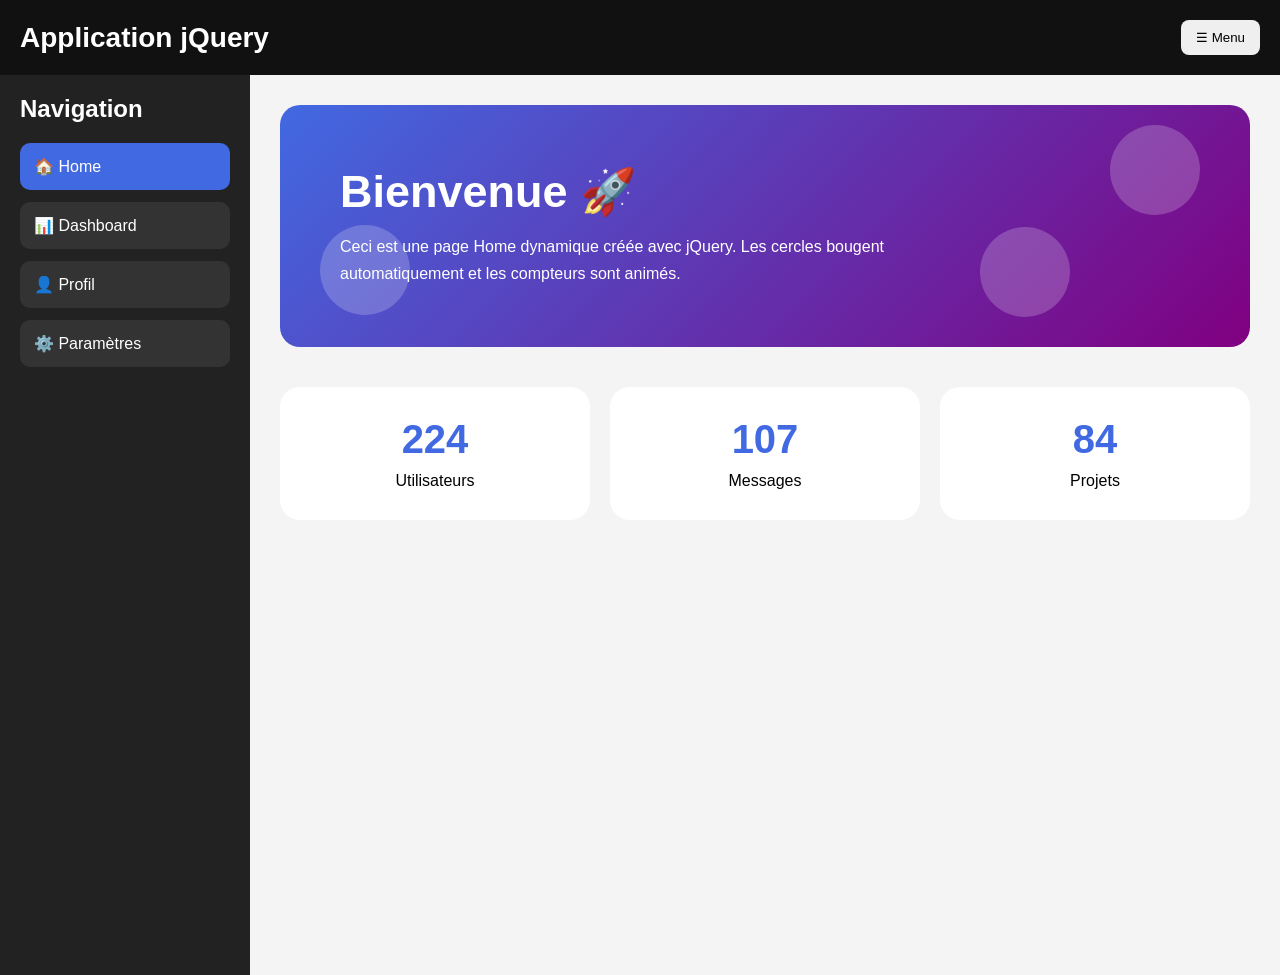
==== Toufik-Robin/index.html @ 617d2bd2 "jQuery OP" ====
<!doctype html>
<html lang="fr">
  <head>
    <meta charset="UTF-8" />
    <meta name="viewport" content="width=device-width, initial-scale=1.0" />
    <link rel="stylesheet" href="style.css" />
    <script src="https://ajax.googleapis.com/ajax/libs/jquery/3.7.1/jquery.min.js"></script>
    <title>Navbar + Home Dynamique</title>
  </head>
  <body>
    <header>
      <h1>Application jQuery</h1>

      <button id="toggleMenu">☰ Menu</button>
    </header>

    <div class="container">
      <!-- SIDEBAR -->

      <aside class="sidebar">
        <h2>Navigation</h2>

        <ul>
          <li class="navLink activeNav" data-page="homePage">🏠 Home</li>

          <li class="navLink" data-page="dashboardPage">📊 Dashboard</li>

          <li class="navLink" data-page="profilePage">👤 Profil</li>

          <li class="navLink" data-page="settingsPage">⚙️ Paramètres</li>
        </ul>
      </aside>

      <!-- MAIN -->

      <main>
        <!-- =========================
             HOME PAGE
        ========================= -->

        <section id="homePage" class="page activePage">
          <div class="hero">
            <div class="circle c1"></div>
            <div class="circle c2"></div>
            <div class="circle c3"></div>

            <h2>Bienvenue 🚀</h2>

            <p>
              Ceci est une page Home dynamique créée avec jQuery. Les cercles
              bougent automatiquement et les compteurs sont animés.
            </p>
          </div>

          <!-- STATS -->

          <div class="stats">
            <div class="statBox">
              <h3 class="counter" data-target="250">0</h3>

              <p>Utilisateurs</p>
            </div>

            <div class="statBox">
              <h3 class="counter" data-target="120">0</h3>

              <p>Messages</p>
            </div>

            <div class="statBox">
              <h3 class="counter" data-target="95">0</h3>

              <p>Projets</p>
            </div>
          </div>
        </section>

        <!-- =========================
             DASHBOARD
        ========================= -->

        <section id="dashboardPage" class="page">
          <div class="fakePage">
            <h2>Dashboard</h2>

            <br />

            <p>Contenu du dashboard.</p>
          </div>
        </section>

        <!-- =========================
             PROFILE
        ========================= -->

        <section id="profilePage" class="page">
          <div class="fakePage">
            <h2>Profil</h2>

            <br />

            <p>Contenu du profil.</p>
          </div>
        </section>

        <!-- =========================
             SETTINGS
        ========================= -->

        <section id="settingsPage" class="page">
          <div class="fakePage">
            <h2>Paramètres</h2>

            <br />

            <p>Contenu des paramètres.</p>
          </div>
        </section>
      </main>
    </div>

    <script src="script.js"></script>
  </body>
</html>
---- Toufik-Robin/style.css ----
/* =========================
   RESET
========================= */

* {
  margin: 0;
  padding: 0;
  box-sizing: border-box;
}

body {
  font-family: Arial;
  background: #f4f4f4;
  overflow-x: hidden;
}

/* =========================
   HEADER
========================= */

header {
  background: #111;
  color: white;
  padding: 20px;

  display: flex;
  justify-content: space-between;
  align-items: center;
}

header h1 {
  font-size: 28px;
}

/* =========================
   CONTAINER
========================= */

.container {
  display: flex;
}

/* =========================
   SIDEBAR
========================= */

.sidebar {
  width: 250px;
  min-height: 100vh;
  background: #222;
  color: white;
  padding: 20px;
}

.sidebar h2 {
  margin-bottom: 20px;
}

.sidebar ul {
  list-style: none;
}

.sidebar li {
  padding: 14px;
  background: #333;
  margin-bottom: 12px;
  border-radius: 10px;
  cursor: pointer;
  transition: 0.3s;
}

.sidebar li:hover {
  background: royalblue;
  transform: translateX(10px);
}

.activeNav {
  background: royalblue !important;
}

/* =========================
   MAIN
========================= */

main {
  flex: 1;
  padding: 30px;
}

/* =========================
   PAGE
========================= */

.page {
  display: none;
}

.activePage {
  display: block;
}

/* =========================
   HOME PAGE
========================= */

.hero {
  background: linear-gradient(135deg, royalblue, purple);
  color: white;
  padding: 60px;
  border-radius: 20px;
  margin-bottom: 40px;
  position: relative;
  overflow: hidden;
}

.hero h2 {
  font-size: 45px;
  margin-bottom: 15px;
}

.hero p {
  width: 70%;
  line-height: 1.7;
}

/* =========================
   CIRCLES
========================= */

.circle {
  width: 90px;
  height: 90px;
  border-radius: 50%;
  background: white;
  opacity: 0.2;
  position: absolute;
}

.c1 {
  top: 20px;
  right: 50px;
}

.c2 {
  bottom: 30px;
  right: 180px;
}

.c3 {
  top: 120px;
  left: 40px;
}

/* =========================
   STATS
========================= */

.stats {
  display: flex;
  gap: 20px;
  flex-wrap: wrap;
}

.statBox {
  background: white;
  flex: 1;
  min-width: 220px;
  padding: 30px;
  border-radius: 20px;
  text-align: center;
}

.statBox h3 {
  font-size: 40px;
  color: royalblue;
  margin-bottom: 10px;
}

/* =========================
   AUTRES PAGES
========================= */

.fakePage {
  background: white;
  padding: 40px;
  border-radius: 20px;
}

button {
  padding: 10px 15px;
  border: none;
  border-radius: 8px;
  cursor: pointer;
}
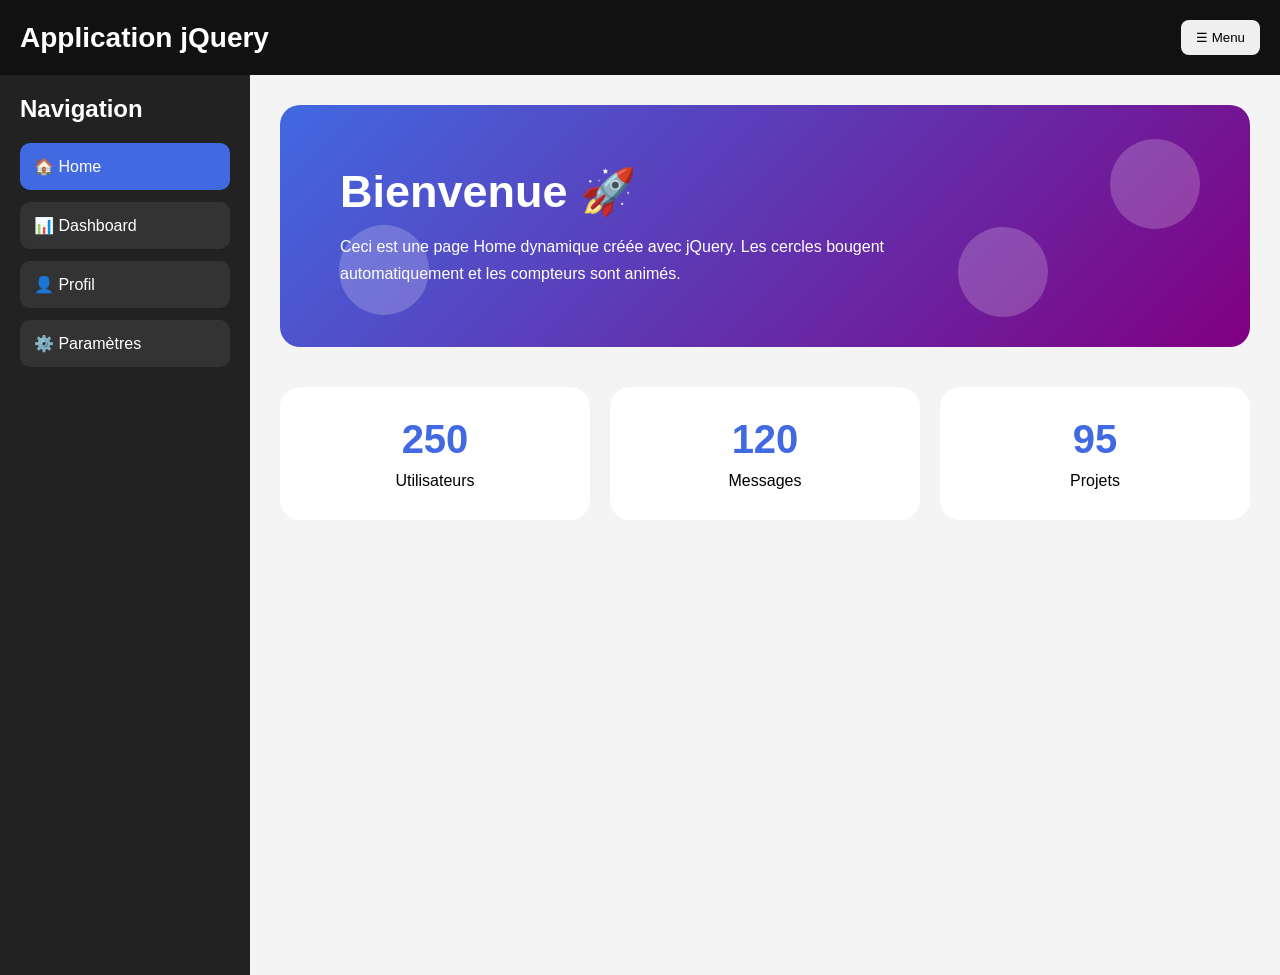
==== commit 3127cbe7: "Add dashboard content" ====
--- a/Toufik-Robin/index.html
+++ b/Toufik-Robin/index.html
@@ -81,11 +81,67 @@
 
         <section id="dashboardPage" class="page">
           <div class="fakePage">
-            <h2>Dashboard</h2>
-
+            <h2>Dashboard jQuery</h2>
             <br />
 
-            <p>Contenu du dashboard.</p>
+            <!-- Cartes -->
+            <div class="cartes">
+              <div class="carte">
+                <h3>Carte 1</h3>
+                <p>Animation jQuery</p>
+              </div>
+              <div class="carte">
+                <h3>Carte 2</h3>
+                <p>Manipulation DOM</p>
+              </div>
+              <div class="carte">
+                <h3>Carte 3</h3>
+                <p>Effets visuels</p>
+              </div>
+            </div>
+
+            <!-- Contrôles -->
+            <div class="controlesSection">
+              <h3>Contrôles</h3>
+              <div class="controlesButtons">
+                <button id="btn-lancer" class="btnControl">
+                  Lancer animation
+                </button>
+                <button id="btn-stop" class="btnControl">Stop animation</button>
+                <button id="btn-masquer" class="btnControl">
+                  Masquer galerie
+                </button>
+                <button id="btn-afficher" class="btnControl">
+                  Afficher galerie
+                </button>
+              </div>
+            </div>
+
+            <!-- Galerie -->
+            <div id="galerie" class="galerie">
+              <div id="box1"></div>
+              <div id="box2"></div>
+              <div id="box3"></div>
+              <div id="box4"></div>
+            </div>
+
+            <!-- Notification -->
+            <div>
+              <button id="btn-p" class="btnControl">
+                Afficher notification
+              </button>
+              <p id="paragraphe">lorem50</p>
+            </div>
+
+            <!-- Manipulation attr() -->
+            <div class="attrSection">
+              <h3>Manipulation attr()</h3>
+              <textarea id="champ" placeholder="Votre nom" rows="4"></textarea>
+              <div class="attrButtons">
+                <button id="btn-disable" class="btnControl">Disable</button>
+                <button id="btn-enable" class="btnControl">Enable</button>
+              </div>
+            </div>
           </div>
         </section>
 
